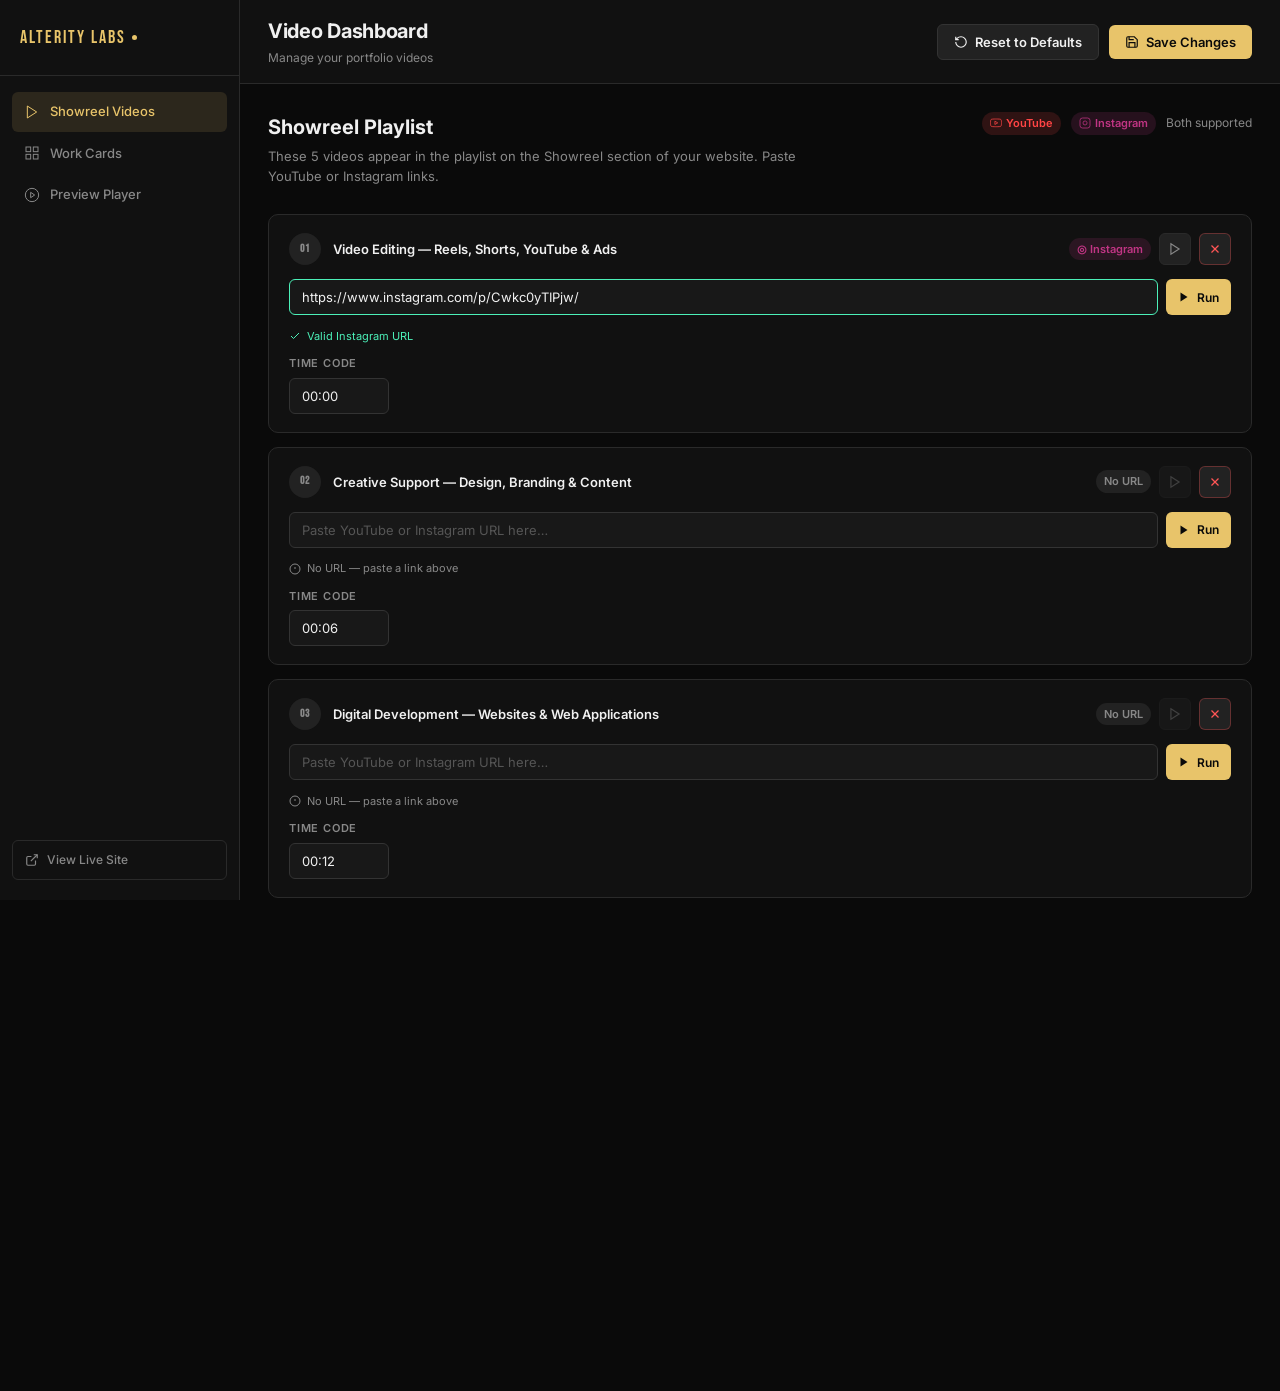
==== dashboard.html @ c1020c3c "refactor(showreel): update showreel source to youtube Replace the placeholder Instagram reel URL wit" ====
<!DOCTYPE html>
<html lang="en">
<head>
  <meta charset="UTF-8" />
  <meta name="viewport" content="width=device-width, initial-scale=1.0" />
  <title>Video Dashboard — Alterity Labs</title>
  <link rel="stylesheet" href="css/dashboard.css" />
  <link rel="preconnect" href="https://fonts.googleapis.com" />
  <link rel="preconnect" href="https://fonts.gstatic.com" crossorigin />
  <link href="https://fonts.googleapis.com/css2?family=Bebas+Neue&family=Inter:wght@300;400;500;600;700&family=Space+Grotesk:wght@300;400;500;600;700&display=swap" rel="stylesheet" />
</head>
<body>

  <!-- ══════════════════════════════════════════
       SIDEBAR
  ═══════════════════════════════════════════ -->
  <aside class="db-sidebar" id="dbSidebar">
    <div class="db-logo">
      <span class="db-logo-text">ALTERITY LABS</span>
      <span class="db-logo-dot"></span>
    </div>
    <nav class="db-nav">
      <a href="#showreel" class="db-nav-link active" data-tab="showreel">
        <svg viewBox="0 0 24 24" fill="none" stroke="currentColor" stroke-width="1.5">
          <polygon points="5 3 19 12 5 21 5 3"/>
        </svg>
        Showreel Videos
      </a>
      <a href="#projects" class="db-nav-link" data-tab="projects">
        <svg viewBox="0 0 24 24" fill="none" stroke="currentColor" stroke-width="1.5">
          <rect x="3" y="3" width="7" height="7"/><rect x="14" y="3" width="7" height="7"/>
          <rect x="14" y="14" width="7" height="7"/><rect x="3" y="14" width="7" height="7"/>
        </svg>
        Work Cards
      </a>
      <a href="#preview" class="db-nav-link" data-tab="preview">
        <svg viewBox="0 0 24 24" fill="none" stroke="currentColor" stroke-width="1.5">
          <circle cx="12" cy="12" r="10"/>
          <polygon points="10 8 16 12 10 16 10 8"/>
        </svg>
        Preview Player
      </a>
    </nav>
    <a href="index.html" class="db-site-link" target="_blank">
      <svg viewBox="0 0 24 24" fill="none" stroke="currentColor" stroke-width="2">
        <path d="M18 13v6a2 2 0 01-2 2H5a2 2 0 01-2-2V8a2 2 0 012-2h6"/>
        <polyline points="15 3 21 3 21 9"/><line x1="10" y1="14" x2="21" y2="3"/>
      </svg>
      View Live Site
    </a>
  </aside>

  <!-- ══════════════════════════════════════════
       MAIN CONTENT
  ═══════════════════════════════════════════ -->
  <main class="db-main">

    <!-- ── TOPBAR ── -->
    <header class="db-topbar">
      <button class="db-burger" id="dbBurger" aria-label="Toggle Sidebar">
        <span></span><span></span><span></span>
      </button>
      <div class="db-topbar-title">
        <h1>Video Dashboard</h1>
        <span class="db-topbar-sub">Manage your portfolio videos</span>
      </div>
      <div class="db-topbar-actions">
        <button class="db-btn db-btn-secondary" id="dbResetBtn">
          <svg viewBox="0 0 24 24" fill="none" stroke="currentColor" stroke-width="2">
            <path d="M3 12a9 9 0 109-9 9.75 9.75 0 00-6.74 2.74L3 8"/>
            <path d="M3 3v5h5"/>
          </svg>
          Reset to Defaults
        </button>
        <button class="db-btn db-btn-primary" id="dbSaveBtn">
          <svg viewBox="0 0 24 24" fill="none" stroke="currentColor" stroke-width="2">
            <path d="M19 21H5a2 2 0 01-2-2V5a2 2 0 012-2h11l5 5v11a2 2 0 01-2 2z"/>
            <polyline points="17 21 17 13 7 13 7 21"/>
            <polyline points="7 3 7 8 15 8"/>
          </svg>
          Save Changes
        </button>
      </div>
    </header>

    <!-- ── TOAST NOTIFICATION ── -->
    <div class="db-toast" id="dbToast">
      <svg viewBox="0 0 24 24" fill="none" stroke="currentColor" stroke-width="2">
        <polyline points="20 6 9 17 4 12"/>
      </svg>
      <span id="dbToastMsg">Changes saved!</span>
    </div>

    <!-- ══════════════════════════════════
         TAB: SHOWREEL VIDEOS
    ══════════════════════════════════ -->
    <section class="db-tab active" id="tab-showreel">
      <div class="db-section-header">
        <div>
          <h2>Showreel Playlist</h2>
          <p>These 5 videos appear in the playlist on the Showreel section of your website. Paste YouTube or Instagram links.</p>
        </div>
        <div class="db-url-legend">
          <span class="db-badge db-badge-yt">
            <svg viewBox="0 0 24 24" fill="none" stroke="currentColor" stroke-width="1.5" style="width:12px;height:12px">
              <path d="M22.54 6.42a2.78 2.78 0 00-1.95-1.96C18.88 4 12 4 12 4s-6.88 0-8.59.46A2.78 2.78 0 001.46 6.42C1 8.14 1 11.72 1 11.72s0 3.58.46 5.3a2.78 2.78 0 001.95 1.96C5.12 19.44 12 19.44 12 19.44s6.88 0 8.59-.46a2.78 2.78 0 001.95-1.96C23 15.3 23 11.72 23 11.72s0-3.58-.46-5.3z"/>
              <polygon points="9.75 15.02 15.5 11.72 9.75 8.42 9.75 15.02"/>
            </svg>
            YouTube
          </span>
          <span class="db-badge db-badge-ig">
            <svg viewBox="0 0 24 24" fill="none" stroke="currentColor" stroke-width="1.5" style="width:12px;height:12px">
              <rect x="2" y="2" width="20" height="20" rx="5"/>
              <path d="M16 11.37A4 4 0 1112.63 8 4 4 0 0116 11.37z"/>
            </svg>
            Instagram
          </span>
          <span style="font-size:12px;color:var(--db-muted)">Both supported</span>
        </div>
      </div>

      <div class="db-video-list" id="showreelList">
        <!-- Items injected by JS -->
      </div>
    </section>

    <!-- ══════════════════════════════════
         TAB: WORK CARDS
    ══════════════════════════════════ -->
    <section class="db-tab" id="tab-projects">
      <div class="db-section-header">
        <div>
          <h2>Work Cards</h2>
          <p>Each card has two URLs: a <strong>Preview URL</strong> (plays silently as the card background) and a <strong>Post URL</strong> (opens in popup when "View Project" is clicked).</p>
        </div>
      </div>

      <div class="db-cards-grid" id="projectsList">
        <!-- Items injected by JS -->
      </div>
    </section>

    <!-- ══════════════════════════════════
         TAB: PREVIEW PLAYER
    ══════════════════════════════════ -->
    <section class="db-tab" id="tab-preview">
      <div class="db-section-header">
        <div>
          <h2>Preview Player</h2>
          <p>Paste any YouTube or Instagram URL here and click Run to preview it instantly.</p>
        </div>
      </div>

      <div class="db-preview-layout">
        <!-- Controls -->
        <div class="db-preview-controls">
          <div class="db-preview-input-row">
            <div class="db-field-wrap">
              <label class="db-label">Video URL</label>
              <div class="db-input-action">
                <input
                  type="url"
                  id="previewUrl"
                  class="db-input db-input-large"
                  placeholder="https://www.youtube.com/watch?v=... or https://www.instagram.com/reel/..."
                />
                <button class="db-btn db-btn-primary db-btn-run" id="previewRunBtn">
                  <svg viewBox="0 0 24 24" fill="currentColor" style="width:16px;height:16px">
                    <polygon points="5 3 19 12 5 21 5 3"/>
                  </svg>
                  Run
                </button>
              </div>
            </div>
          </div>

          <div class="db-quick-urls">
            <span class="db-quick-label">Quick examples:</span>
            <button class="db-quick-btn" data-url="https://www.youtube.com/watch?v=dQw4w9WgXcQ">YouTube example</button>
            <button class="db-quick-btn" data-url="https://www.instagram.com/p/Cwkc0yTIPjw/">Instagram post</button>
          </div>

          <div class="db-preview-url-info" id="previewUrlInfo" style="display:none">
            <div class="db-url-badge" id="previewUrlBadge"></div>
            <span id="previewUrlDisplay"></span>
          </div>

          <div class="db-preview-use-row" id="previewUseRow" style="display:none">
            <span class="db-label" style="font-size:12px;margin-bottom:8px;display:block">Use this URL in:</span>
            <div class="db-preview-use-btns">
              <button class="db-btn db-btn-sm db-btn-secondary" id="previewUseShowreel">+ Add to Showreel</button>
              <div class="db-preview-use-card">
                <select class="db-select db-select-sm" id="previewUseCardSelect">
                  <option value="">Select card slot…</option>
                  <option value="card-1">Card 1</option>
                  <option value="card-2">Card 2</option>
                  <option value="card-3">Card 3</option>
                  <option value="card-4">Card 4</option>
                  <option value="card-5">Card 5</option>
                  <option value="card-6">Card 6</option>
                </select>
                <button class="db-btn db-btn-sm db-btn-secondary" id="previewUseCardBtn">+ Add to Card</button>
              </div>
            </div>
          </div>
        </div>

        <!-- Player frame -->
        <div class="db-preview-player-wrap">
          <div class="db-preview-player" id="previewPlayer">
            <div class="db-preview-placeholder" id="previewPlaceholder">
              <svg viewBox="0 0 24 24" fill="none" stroke="currentColor" stroke-width="1">
                <circle cx="12" cy="12" r="10"/>
                <polygon points="10 8 16 12 10 16 10 8"/>
              </svg>
              <p>Enter a URL above and click <strong>Run</strong></p>
            </div>
            <div class="db-preview-loader" id="previewLoader" style="display:none">
              <div class="db-spinner"></div>
              <span>Loading video…</span>
            </div>
            <iframe
              id="previewIframe"
              class="db-preview-iframe"
              src=""
              frameborder="0"
              scrolling="no"
              allowtransparency="true"
              allowfullscreen="true"
              allow="autoplay; encrypted-media; picture-in-picture"
              style="display:none"
            ></iframe>
          </div>
          <div class="db-preview-player-label" id="previewPlayerLabel"></div>
        </div>
      </div>
    </section>

  </main>

  <script src="js/dashboard.js"></script>
</body>
</html>
---- css/dashboard.css ----
/* ══════════════════════════════════════════════════════
   Alterity Labs — Video Dashboard Styles
═══════════════════════════════════════════════════════ */

/* ── RESET & BASE ─────────────────────────────────── */
*, *::before, *::after { box-sizing: border-box; margin: 0; padding: 0; }

:root {
  --db-bg:        #0a0a0a;
  --db-surface:   #111111;
  --db-surface2:  #181818;
  --db-surface3:  #222222;
  --db-border:    #2a2a2a;
  --db-border2:   #333333;
  --db-accent:    #e8c46a;
  --db-accent2:   #d4a843;
  --db-text:      #f0f0f0;
  --db-muted:     #888888;
  --db-muted2:    #555555;
  --db-green:     #4cf0b8;
  --db-red:       #ff5555;
  --db-yt:        #ff4444;
  --db-ig:        #c13584;
  --db-sidebar-w: 240px;
  --db-radius:    10px;
  --db-radius-sm: 6px;
  --db-transition: 0.22s cubic-bezier(0.16, 1, 0.3, 1);
}

html, body {
  height: 100%;
  background: var(--db-bg);
  color: var(--db-text);
  font-family: 'Inter', 'Space Grotesk', sans-serif;
  font-size: 14px;
  line-height: 1.5;
  overflow-x: hidden;
}

a { color: inherit; text-decoration: none; }
button { cursor: pointer; font-family: inherit; border: none; background: none; }
input, select, textarea { font-family: inherit; }
svg { display: block; flex-shrink: 0; }

/* ── LAYOUT ────────────────────────────────────────── */
.db-sidebar {
  position: fixed;
  top: 0; left: 0;
  width: var(--db-sidebar-w);
  height: 100vh;
  background: var(--db-surface);
  border-right: 1px solid var(--db-border);
  display: flex;
  flex-direction: column;
  padding: 24px 0 20px;
  z-index: 100;
  transition: transform var(--db-transition);
}

.db-main {
  margin-left: var(--db-sidebar-w);
  min-height: 100vh;
  display: flex;
  flex-direction: column;
}

/* ── SIDEBAR LOGO ──────────────────────────────────── */
.db-logo {
  display: flex;
  align-items: center;
  gap: 6px;
  padding: 0 20px 24px;
  border-bottom: 1px solid var(--db-border);
  margin-bottom: 16px;
}

.db-logo-text {
  font-family: 'Bebas Neue', sans-serif;
  font-size: 18px;
  letter-spacing: 2px;
  color: var(--db-accent);
}

.db-logo-dot {
  width: 5px;
  height: 5px;
  background: var(--db-accent);
  border-radius: 50%;
  flex-shrink: 0;
}

/* ── SIDEBAR NAV ───────────────────────────────────── */
.db-nav {
  flex: 1;
  display: flex;
  flex-direction: column;
  gap: 2px;
  padding: 0 12px;
}

.db-nav-link {
  display: flex;
  align-items: center;
  gap: 10px;
  padding: 10px 12px;
  border-radius: var(--db-radius-sm);
  color: var(--db-muted);
  font-size: 13px;
  font-weight: 500;
  transition: background var(--db-transition), color var(--db-transition);
}

.db-nav-link svg { width: 16px; height: 16px; }

.db-nav-link:hover {
  background: var(--db-surface2);
  color: var(--db-text);
}

.db-nav-link.active {
  background: rgba(232, 196, 106, 0.12);
  color: var(--db-accent);
}

.db-site-link {
  display: flex;
  align-items: center;
  gap: 8px;
  margin: 0 12px;
  padding: 10px 12px;
  border-radius: var(--db-radius-sm);
  border: 1px solid var(--db-border);
  color: var(--db-muted);
  font-size: 12px;
  font-weight: 500;
  transition: border-color var(--db-transition), color var(--db-transition);
}

.db-site-link svg { width: 14px; height: 14px; }
.db-site-link:hover { border-color: var(--db-accent); color: var(--db-accent); }

/* ── TOPBAR ────────────────────────────────────────── */
.db-topbar {
  display: flex;
  align-items: center;
  gap: 16px;
  padding: 16px 28px;
  border-bottom: 1px solid var(--db-border);
  background: var(--db-surface);
  position: sticky;
  top: 0;
  z-index: 50;
}

.db-burger {
  display: none;
  flex-direction: column;
  gap: 4px;
  padding: 6px;
  border-radius: 6px;
  background: var(--db-surface2);
}

.db-burger span {
  display: block;
  width: 18px;
  height: 2px;
  background: var(--db-text);
  border-radius: 2px;
  transition: var(--db-transition);
}

.db-topbar-title { flex: 1; }
.db-topbar-title h1 { font-size: 20px; font-weight: 700; letter-spacing: -0.3px; }
.db-topbar-sub { font-size: 12px; color: var(--db-muted); }

.db-topbar-actions {
  display: flex;
  align-items: center;
  gap: 10px;
}

/* ── BUTTONS ───────────────────────────────────────── */
.db-btn {
  display: inline-flex;
  align-items: center;
  gap: 7px;
  padding: 9px 16px;
  border-radius: var(--db-radius-sm);
  font-size: 13px;
  font-weight: 600;
  transition: background var(--db-transition), color var(--db-transition), border-color var(--db-transition), opacity var(--db-transition);
}

.db-btn svg { width: 14px; height: 14px; }

.db-btn-primary {
  background: var(--db-accent);
  color: #0a0a0a;
}
.db-btn-primary:hover { background: var(--db-accent2); }

.db-btn-secondary {
  background: var(--db-surface3);
  color: var(--db-text);
  border: 1px solid var(--db-border2);
}
.db-btn-secondary:hover { border-color: var(--db-accent); color: var(--db-accent); }

.db-btn-danger {
  background: rgba(255, 85, 85, 0.12);
  color: var(--db-red);
  border: 1px solid rgba(255, 85, 85, 0.25);
}
.db-btn-danger:hover { background: rgba(255, 85, 85, 0.22); }

.db-btn-ghost {
  background: transparent;
  color: var(--db-muted);
  border: 1px solid var(--db-border);
  padding: 7px 10px;
}
.db-btn-ghost:hover { color: var(--db-text); border-color: var(--db-border2); }

.db-btn-sm { padding: 6px 12px; font-size: 12px; }

.db-btn-icon {
  width: 32px;
  height: 32px;
  padding: 0;
  display: flex;
  align-items: center;
  justify-content: center;
  background: var(--db-surface3);
  border: 1px solid var(--db-border);
  border-radius: var(--db-radius-sm);
  color: var(--db-muted);
}
.db-btn-icon svg { width: 14px; height: 14px; }
.db-btn-icon:hover { color: var(--db-text); border-color: var(--db-border2); }

.db-btn-icon-danger {
  color: var(--db-red);
  border-color: rgba(255, 85, 85, 0.3);
}
.db-btn-icon-danger:hover { background: rgba(255, 85, 85, 0.12); }

/* ── TOAST ─────────────────────────────────────────── */
.db-toast {
  position: fixed;
  bottom: 28px;
  right: 28px;
  display: flex;
  align-items: center;
  gap: 10px;
  padding: 12px 18px;
  background: var(--db-green);
  color: #0a0a0a;
  border-radius: var(--db-radius);
  font-size: 13px;
  font-weight: 600;
  box-shadow: 0 8px 30px rgba(76, 240, 184, 0.35);
  transform: translateY(80px);
  opacity: 0;
  transition: transform 0.35s cubic-bezier(0.16,1,0.3,1), opacity 0.3s ease;
  z-index: 9999;
  pointer-events: none;
}

.db-toast.visible {
  transform: translateY(0);
  opacity: 1;
}

.db-toast svg { width: 16px; height: 16px; }

.db-toast.error-toast {
  background: var(--db-red);
  box-shadow: 0 8px 30px rgba(255, 85, 85, 0.35);
}

/* ── TABS ──────────────────────────────────────────── */
.db-tab {
  display: none;
  padding: 28px;
  flex: 1;
}

.db-tab.active { display: block; }

/* ── SECTION HEADER ────────────────────────────────── */
.db-section-header {
  display: flex;
  align-items: flex-start;
  justify-content: space-between;
  gap: 16px;
  margin-bottom: 28px;
  flex-wrap: wrap;
}

.db-section-header h2 {
  font-size: 20px;
  font-weight: 700;
  margin-bottom: 5px;
}

.db-section-header p {
  font-size: 13px;
  color: var(--db-muted);
  max-width: 560px;
}

.db-section-header strong { color: var(--db-accent); }

.db-url-legend {
  display: flex;
  align-items: center;
  gap: 10px;
  flex-shrink: 0;
}

/* ── BADGES ─────────────────────────────────────────── */
.db-badge {
  display: inline-flex;
  align-items: center;
  gap: 4px;
  padding: 3px 8px;
  border-radius: 20px;
  font-size: 11px;
  font-weight: 600;
}

.db-badge-yt  { background: rgba(255,68,68,0.15);  color: var(--db-yt); }
.db-badge-ig  { background: rgba(193,53,132,0.15); color: var(--db-ig); }
.db-badge-ok  { background: rgba(76,240,184,0.15); color: var(--db-green); }
.db-badge-empty { background: rgba(255,255,255,0.07); color: var(--db-muted); }

/* ── FORM ELEMENTS ──────────────────────────────────── */
.db-field-wrap { display: flex; flex-direction: column; gap: 6px; width: 100%; }

.db-label {
  font-size: 11px;
  font-weight: 600;
  text-transform: uppercase;
  letter-spacing: 0.8px;
  color: var(--db-muted);
}

.db-input {
  width: 100%;
  background: var(--db-surface2);
  border: 1px solid var(--db-border2);
  border-radius: var(--db-radius-sm);
  color: var(--db-text);
  padding: 9px 12px;
  font-size: 13px;
  outline: none;
  transition: border-color var(--db-transition), box-shadow var(--db-transition);
}

.db-input::placeholder { color: var(--db-muted2); }
.db-input:focus { border-color: var(--db-accent); box-shadow: 0 0 0 3px rgba(232,196,106,0.12); }

.db-input-large {
  padding: 11px 14px;
  font-size: 14px;
}

.db-input.valid   { border-color: var(--db-green); }
.db-input.invalid { border-color: var(--db-red); }

.db-select {
  width: 100%;
  background: var(--db-surface2);
  border: 1px solid var(--db-border2);
  border-radius: var(--db-radius-sm);
  color: var(--db-text);
  padding: 9px 12px;
  font-size: 13px;
  outline: none;
  cursor: pointer;
  appearance: none;
  background-image: url("data:image/svg+xml,%3Csvg xmlns='http://www.w3.org/2000/svg' viewBox='0 0 24 24' fill='none' stroke='%23888' stroke-width='2'%3E%3Cpolyline points='6 9 12 15 18 9'/%3E%3C/svg%3E");
  background-repeat: no-repeat;
  background-position: right 10px center;
  background-size: 14px;
  padding-right: 32px;
}

.db-select-sm { padding: 6px 10px; font-size: 12px; }
.db-select:focus { border-color: var(--db-accent); outline: none; box-shadow: 0 0 0 3px rgba(232,196,106,0.12); }

/* ── SHOWREEL LIST ──────────────────────────────────── */
.db-video-list {
  display: flex;
  flex-direction: column;
  gap: 14px;
}

.db-video-item {
  background: var(--db-surface);
  border: 1px solid var(--db-border);
  border-radius: var(--db-radius);
  padding: 18px 20px;
  transition: border-color var(--db-transition);
}

.db-video-item:hover { border-color: var(--db-border2); }

.db-video-item-header {
  display: flex;
  align-items: center;
  gap: 12px;
  margin-bottom: 14px;
}

.db-item-num {
  width: 32px;
  height: 32px;
  display: flex;
  align-items: center;
  justify-content: center;
  background: var(--db-surface3);
  border-radius: 50%;
  font-size: 11px;
  font-weight: 700;
  color: var(--db-muted);
  font-family: 'Bebas Neue', sans-serif;
  letter-spacing: 1px;
  flex-shrink: 0;
}

.db-item-title {
  flex: 1;
  font-size: 13px;
  font-weight: 600;
  color: var(--db-text);
}

.db-item-actions {
  display: flex;
  align-items: center;
  gap: 8px;
}

.db-video-item-body {
  display: flex;
  gap: 10px;
  align-items: flex-start;
}

.db-video-item-body .db-field-wrap { flex: 1; }

.db-input-action {
  display: flex;
  gap: 8px;
}

.db-input-action .db-input { flex: 1; }

.db-url-status {
  display: flex;
  align-items: center;
  gap: 6px;
  margin-top: 6px;
  min-height: 18px;
  font-size: 11px;
  color: var(--db-muted);
}

.db-url-status.valid   { color: var(--db-green); }
.db-url-status.invalid { color: var(--db-red); }
.db-url-status svg { width: 12px; height: 12px; }

.db-label-row {
  display: flex;
  gap: 10px;
  margin-top: 10px;
}

.db-label-row .db-field-wrap { flex: 1; }

/* ── WORK CARDS GRID ──────────────────────────────── */
.db-cards-grid {
  display: grid;
  grid-template-columns: repeat(auto-fill, minmax(420px, 1fr));
  gap: 18px;
}

.db-card-item {
  background: var(--db-surface);
  border: 1px solid var(--db-border);
  border-radius: var(--db-radius);
  padding: 20px;
  transition: border-color var(--db-transition);
}

.db-card-item:hover { border-color: var(--db-border2); }

.db-card-item-header {
  display: flex;
  align-items: center;
  gap: 10px;
  margin-bottom: 18px;
  padding-bottom: 14px;
  border-bottom: 1px solid var(--db-border);
}

.db-card-num {
  width: 26px;
  height: 26px;
  display: flex;
  align-items: center;
  justify-content: center;
  background: rgba(232,196,106,0.1);
  border-radius: 6px;
  font-size: 12px;
  font-weight: 700;
  color: var(--db-accent);
  font-family: 'Bebas Neue', sans-serif;
  letter-spacing: 1px;
  flex-shrink: 0;
}

.db-card-title {
  flex: 1;
  font-size: 14px;
  font-weight: 600;
}

.db-card-status {
  font-size: 11px;
}

.db-card-fields { display: flex; flex-direction: column; gap: 14px; }

.db-field-group {
  display: flex;
  flex-direction: column;
  gap: 6px;
}

.db-field-label-row {
  display: flex;
  align-items: center;
  justify-content: space-between;
  margin-bottom: 2px;
}

.db-field-hint {
  font-size: 10px;
  color: var(--db-muted2);
  font-style: italic;
}

/* ── PREVIEW PLAYER ─────────────────────────────────── */
.db-preview-layout {
  display: grid;
  grid-template-columns: 1fr 1fr;
  gap: 28px;
  align-items: start;
}

@media (max-width: 900px) {
  .db-preview-layout { grid-template-columns: 1fr; }
}

.db-preview-controls {
  display: flex;
  flex-direction: column;
  gap: 18px;
}

.db-preview-input-row { width: 100%; }

.db-btn-run {
  flex-shrink: 0;
  padding: 11px 20px;
}

.db-quick-urls {
  display: flex;
  align-items: center;
  gap: 8px;
  flex-wrap: wrap;
}

.db-quick-label {
  font-size: 11px;
  color: var(--db-muted);
  font-weight: 600;
}

.db-quick-btn {
  padding: 4px 10px;
  border-radius: 20px;
  border: 1px solid var(--db-border2);
  background: var(--db-surface2);
  color: var(--db-muted);
  font-size: 11px;
  font-family: inherit;
  cursor: pointer;
  transition: border-color var(--db-transition), color var(--db-transition);
}

.db-quick-btn:hover { border-color: var(--db-accent); color: var(--db-accent); }

.db-preview-url-info {
  display: flex;
  align-items: center;
  gap: 10px;
  padding: 10px 14px;
  background: var(--db-surface2);
  border: 1px solid var(--db-border);
  border-radius: var(--db-radius-sm);
  font-size: 12px;
  color: var(--db-muted);
  overflow: hidden;
}

#previewUrlDisplay {
  flex: 1;
  overflow: hidden;
  text-overflow: ellipsis;
  white-space: nowrap;
}

.db-url-badge {
  display: inline-flex;
  align-items: center;
  gap: 4px;
  padding: 2px 8px;
  border-radius: 12px;
  font-size: 10px;
  font-weight: 700;
  flex-shrink: 0;
  text-transform: uppercase;
  letter-spacing: 0.5px;
}

.db-url-badge.yt { background: rgba(255,68,68,0.18); color: var(--db-yt); }
.db-url-badge.ig { background: rgba(193,53,132,0.18); color: var(--db-ig); }

.db-preview-use-row {
  background: var(--db-surface2);
  border: 1px solid var(--db-border);
  border-radius: var(--db-radius-sm);
  padding: 14px 16px;
}

.db-preview-use-btns {
  display: flex;
  gap: 10px;
  flex-wrap: wrap;
}

.db-preview-use-card {
  display: flex;
  gap: 6px;
  align-items: center;
}

/* ── PREVIEW PLAYER FRAME ────────────────────────── */
.db-preview-player-wrap {
  display: flex;
  flex-direction: column;
  gap: 12px;
}

.db-preview-player {
  position: relative;
  width: 100%;
  aspect-ratio: 9/16;
  max-height: 600px;
  background: var(--db-surface2);
  border: 1px solid var(--db-border);
  border-radius: var(--db-radius);
  overflow: hidden;
  display: flex;
  align-items: center;
  justify-content: center;
}

.db-preview-player.landscape {
  aspect-ratio: 16/9;
  max-height: none;
}

.db-preview-placeholder {
  display: flex;
  flex-direction: column;
  align-items: center;
  justify-content: center;
  gap: 14px;
  color: var(--db-muted2);
  text-align: center;
  padding: 40px 20px;
}

.db-preview-placeholder svg { width: 56px; height: 56px; opacity: 0.3; }
.db-preview-placeholder p { font-size: 13px; }
.db-preview-placeholder strong { color: var(--db-accent); }

.db-preview-loader {
  display: flex;
  flex-direction: column;
  align-items: center;
  gap: 12px;
  color: var(--db-muted);
  font-size: 12px;
}

.db-spinner {
  width: 30px;
  height: 30px;
  border: 2px solid var(--db-border2);
  border-top-color: var(--db-accent);
  border-radius: 50%;
  animation: dbSpin 0.8s linear infinite;
}

@keyframes dbSpin {
  to { transform: rotate(360deg); }
}

.db-preview-iframe {
  position: absolute;
  inset: 0;
  width: 100%;
  height: 100%;
}

.db-preview-player-label {
  font-size: 12px;
  color: var(--db-muted);
  text-align: center;
  min-height: 18px;
}

/* ── DIVIDER ─────────────────────────────────────── */
.db-divider {
  height: 1px;
  background: var(--db-border);
  margin: 4px 0;
}

/* ── EMPTY STATE ─────────────────────────────────── */
.db-empty {
  text-align: center;
  padding: 48px 20px;
  color: var(--db-muted);
  font-size: 13px;
}

/* ── SCROLLBAR ───────────────────────────────────── */
::-webkit-scrollbar { width: 6px; height: 6px; }
::-webkit-scrollbar-track { background: transparent; }
::-webkit-scrollbar-thumb { background: var(--db-border2); border-radius: 10px; }
::-webkit-scrollbar-thumb:hover { background: var(--db-muted2); }

/* ── RESPONSIVE ──────────────────────────────────── */
@media (max-width: 768px) {
  :root { --db-sidebar-w: 0px; }

  .db-sidebar {
    transform: translateX(-240px);
    width: 240px;
  }

  .db-sidebar.open {
    transform: translateX(0);
  }

  .db-burger { display: flex; }

  .db-main { margin-left: 0; }

  .db-topbar { padding: 12px 16px; }

  .db-tab { padding: 18px 16px; }

  .db-topbar-actions .db-btn span:not(:first-child) { display: none; }

  .db-cards-grid { grid-template-columns: 1fr; }

  .db-section-header { flex-direction: column; }
}

@media (max-width: 480px) {
  .db-topbar-title h1 { font-size: 16px; }
  .db-topbar-sub { display: none; }
  .db-btn { padding: 8px 12px; font-size: 12px; }
}

/* ── OVERLAY for mobile sidebar ──────────────────── */
.db-overlay {
  display: none;
  position: fixed;
  inset: 0;
  background: rgba(0,0,0,0.6);
  z-index: 99;
}

.db-overlay.visible { display: block; }

/* ── CONFIRM DIALOG ──────────────────────────────── */
.db-confirm {
  position: fixed;
  inset: 0;
  display: flex;
  align-items: center;
  justify-content: center;
  background: rgba(0,0,0,0.7);
  z-index: 9999;
  opacity: 0;
  pointer-events: none;
  transition: opacity 0.2s;
}

.db-confirm.visible {
  opacity: 1;
  pointer-events: all;
}

.db-confirm-box {
  background: var(--db-surface);
  border: 1px solid var(--db-border2);
  border-radius: var(--db-radius);
  padding: 28px;
  max-width: 380px;
  width: 90%;
  text-align: center;
}

.db-confirm-box h4 { font-size: 16px; margin-bottom: 8px; }
.db-confirm-box p  { font-size: 13px; color: var(--db-muted); margin-bottom: 20px; }

.db-confirm-actions {
  display: flex;
  gap: 10px;
  justify-content: center;
}
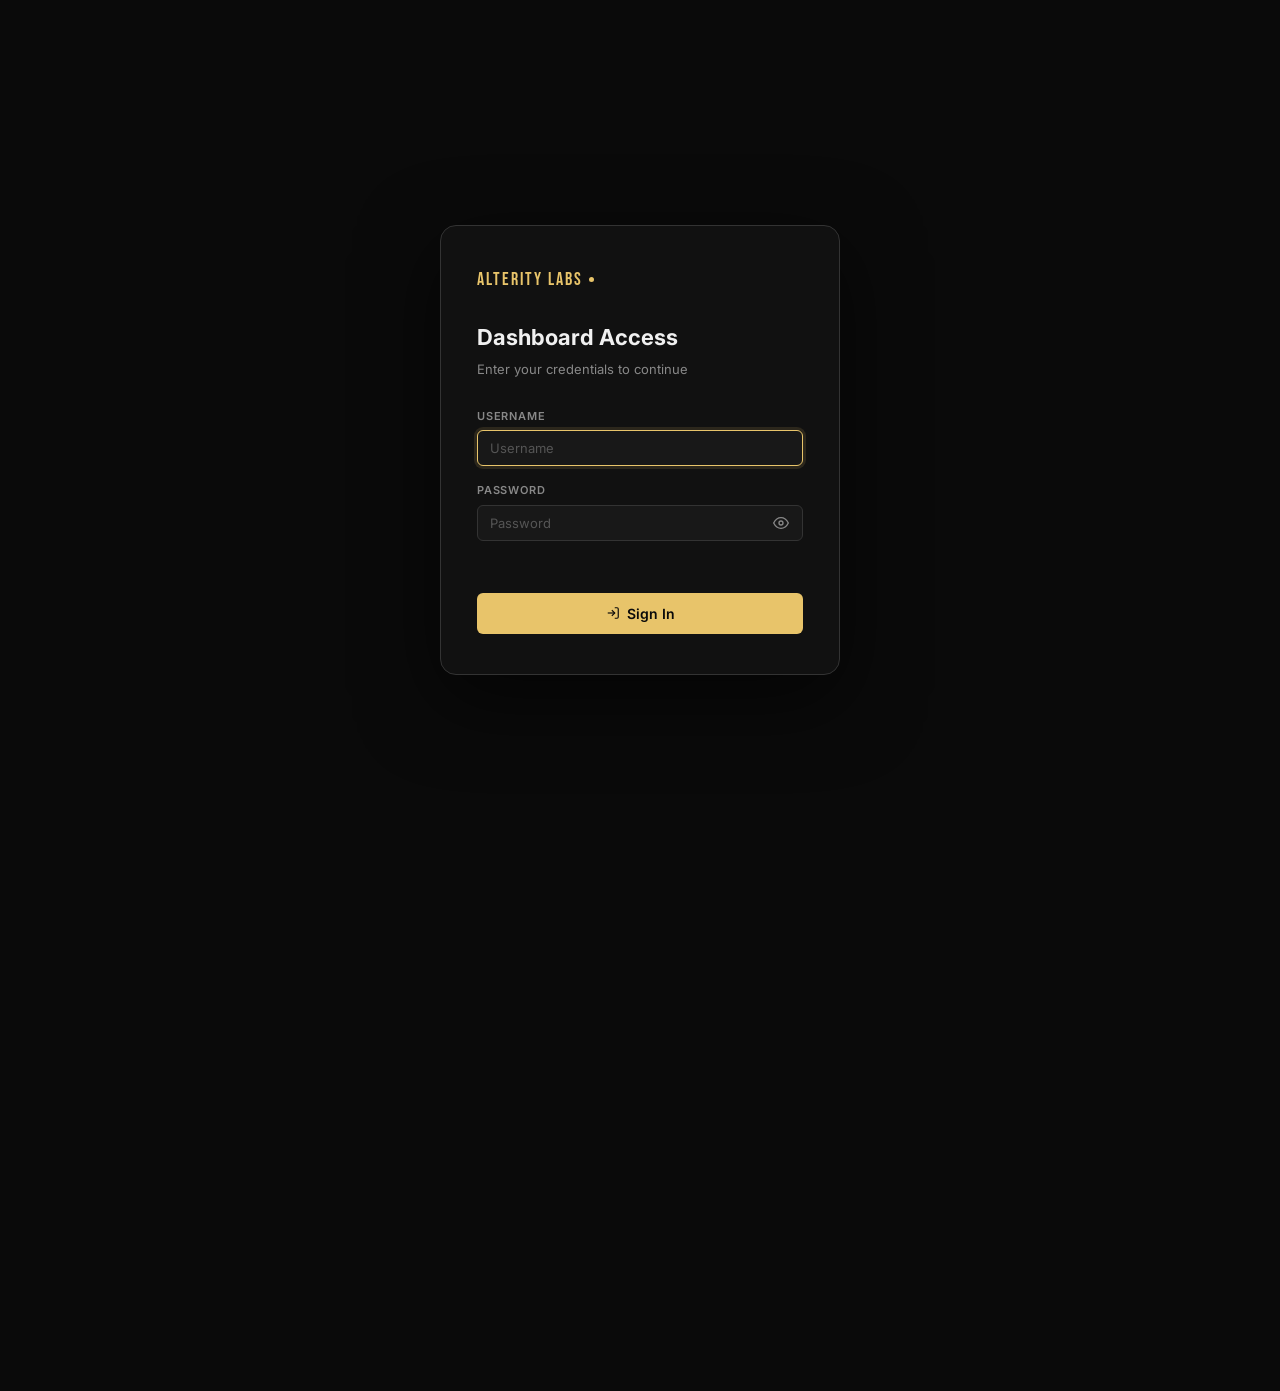
==== commit 212eaaf6: "feat: add password-protected login screen to dashboard" ====
--- a/dashboard.html
+++ b/dashboard.html
@@ -12,6 +12,65 @@
 <body>
 
   <!-- ══════════════════════════════════════════
+       LOGIN SCREEN
+  ═══════════════════════════════════════════ -->
+  <div class="db-login-screen" id="dbLoginScreen">
+    <div class="db-login-box">
+      <div class="db-login-logo">
+        <span class="db-logo-text">ALTERITY LABS</span>
+        <span class="db-logo-dot"></span>
+      </div>
+      <h2 class="db-login-title">Dashboard Access</h2>
+      <p class="db-login-sub">Enter your credentials to continue</p>
+
+      <form class="db-login-form" id="dbLoginForm" autocomplete="off">
+        <div class="db-login-field">
+          <label class="db-label">Username</label>
+          <input
+            type="text"
+            id="dbLoginUser"
+            class="db-input"
+            placeholder="Username"
+            autocomplete="new-password"
+            spellcheck="false"
+          />
+        </div>
+        <div class="db-login-field">
+          <label class="db-label">Password</label>
+          <div class="db-login-pw-wrap">
+            <input
+              type="password"
+              id="dbLoginPass"
+              class="db-input"
+              placeholder="Password"
+              autocomplete="new-password"
+            />
+            <button type="button" class="db-pw-toggle" id="dbPwToggle" aria-label="Show password">
+              <svg id="dbPwEyeShow" viewBox="0 0 24 24" fill="none" stroke="currentColor" stroke-width="2">
+                <path d="M1 12s4-8 11-8 11 8 11 8-4 8-11 8-11-8-11-8z"/>
+                <circle cx="12" cy="12" r="3"/>
+              </svg>
+              <svg id="dbPwEyeHide" viewBox="0 0 24 24" fill="none" stroke="currentColor" stroke-width="2" style="display:none">
+                <path d="M17.94 17.94A10.07 10.07 0 0112 20c-7 0-11-8-11-8a18.45 18.45 0 015.06-5.94M9.9 4.24A9.12 9.12 0 0112 4c7 0 11 8 11 8a18.5 18.5 0 01-2.16 3.19m-6.72-1.07a3 3 0 11-4.24-4.24"/>
+                <line x1="1" y1="1" x2="23" y2="23"/>
+              </svg>
+            </button>
+          </div>
+        </div>
+        <div class="db-login-error" id="dbLoginError"></div>
+        <button type="submit" class="db-btn db-btn-primary db-login-btn" id="dbLoginBtn">
+          <svg viewBox="0 0 24 24" fill="none" stroke="currentColor" stroke-width="2">
+            <path d="M15 3h4a2 2 0 012 2v14a2 2 0 01-2 2h-4"/>
+            <polyline points="10 17 15 12 10 7"/>
+            <line x1="15" y1="12" x2="3" y2="12"/>
+          </svg>
+          Sign In
+        </button>
+      </form>
+    </div>
+  </div>
+
+  <!-- ══════════════════════════════════════════
        SIDEBAR
   ═══════════════════════════════════════════ -->
   <aside class="db-sidebar" id="dbSidebar">
@@ -41,13 +100,23 @@
         Preview Player
       </a>
     </nav>
-    <a href="index.html" class="db-site-link" target="_blank">
-      <svg viewBox="0 0 24 24" fill="none" stroke="currentColor" stroke-width="2">
-        <path d="M18 13v6a2 2 0 01-2 2H5a2 2 0 01-2-2V8a2 2 0 012-2h6"/>
-        <polyline points="15 3 21 3 21 9"/><line x1="10" y1="14" x2="21" y2="3"/>
-      </svg>
-      View Live Site
-    </a>
+    <div class="db-sidebar-bottom">
+      <a href="index.html" class="db-site-link" target="_blank">
+        <svg viewBox="0 0 24 24" fill="none" stroke="currentColor" stroke-width="2">
+          <path d="M18 13v6a2 2 0 01-2 2H5a2 2 0 01-2-2V8a2 2 0 012-2h6"/>
+          <polyline points="15 3 21 3 21 9"/><line x1="10" y1="14" x2="21" y2="3"/>
+        </svg>
+        View Live Site
+      </a>
+      <button class="db-logout-btn" id="dbLogoutBtn">
+        <svg viewBox="0 0 24 24" fill="none" stroke="currentColor" stroke-width="2">
+          <path d="M9 21H5a2 2 0 01-2-2V5a2 2 0 012-2h4"/>
+          <polyline points="16 17 21 12 16 7"/>
+          <line x1="21" y1="12" x2="9" y2="12"/>
+        </svg>
+        Log Out
+      </button>
+    </div>
   </aside>
 
   <!-- ══════════════════════════════════════════
@@ -152,7 +221,6 @@
       </div>
 
       <div class="db-preview-layout">
-        <!-- Controls -->
         <div class="db-preview-controls">
           <div class="db-preview-input-row">
             <div class="db-field-wrap">
@@ -205,7 +273,6 @@
           </div>
         </div>
 
-        <!-- Player frame -->
         <div class="db-preview-player-wrap">
           <div class="db-preview-player" id="previewPlayer">
             <div class="db-preview-placeholder" id="previewPlaceholder">
@@ -238,6 +305,8 @@
 
   </main>
 
+  <!-- auth-config.js is gitignored — contains hashes only, never plain credentials -->
+  <script src="js/auth-config.js"></script>
   <script src="js/dashboard.js"></script>
 </body>
 </html>
--- a/css/dashboard.css
+++ b/css/dashboard.css
@@ -840,3 +840,133 @@
   gap: 10px;
   justify-content: center;
 }
+
+/* ── LOGIN SCREEN ────────────────────────────────── */
+.db-login-screen {
+  position: fixed;
+  inset: 0;
+  background: var(--db-bg);
+  display: flex;
+  align-items: center;
+  justify-content: center;
+  z-index: 10000;
+  transition: opacity 0.4s ease, visibility 0.4s ease;
+}
+
+.db-login-screen.hidden {
+  opacity: 0;
+  visibility: hidden;
+  pointer-events: none;
+}
+
+.db-login-box {
+  width: 100%;
+  max-width: 400px;
+  background: var(--db-surface);
+  border: 1px solid var(--db-border2);
+  border-radius: 16px;
+  padding: 40px 36px;
+  margin: 16px;
+  box-shadow: 0 24px 80px rgba(0,0,0,0.6);
+}
+
+.db-login-logo {
+  display: flex;
+  align-items: center;
+  gap: 6px;
+  margin-bottom: 28px;
+}
+
+.db-login-title {
+  font-size: 22px;
+  font-weight: 700;
+  margin-bottom: 6px;
+}
+
+.db-login-sub {
+  font-size: 13px;
+  color: var(--db-muted);
+  margin-bottom: 28px;
+}
+
+.db-login-form {
+  display: flex;
+  flex-direction: column;
+  gap: 16px;
+}
+
+.db-login-field {
+  display: flex;
+  flex-direction: column;
+  gap: 6px;
+}
+
+.db-login-pw-wrap {
+  position: relative;
+  display: flex;
+  align-items: center;
+}
+
+.db-login-pw-wrap .db-input {
+  padding-right: 42px;
+}
+
+.db-pw-toggle {
+  position: absolute;
+  right: 10px;
+  background: none;
+  border: none;
+  cursor: pointer;
+  color: var(--db-muted);
+  padding: 4px;
+  display: flex;
+  align-items: center;
+  transition: color var(--db-transition);
+}
+
+.db-pw-toggle:hover { color: var(--db-text); }
+.db-pw-toggle svg { width: 16px; height: 16px; }
+
+.db-login-error {
+  font-size: 12px;
+  color: var(--db-red);
+  min-height: 16px;
+  text-align: center;
+  font-weight: 500;
+}
+
+.db-login-btn {
+  width: 100%;
+  justify-content: center;
+  padding: 12px;
+  font-size: 14px;
+  margin-top: 4px;
+}
+
+/* ── SIDEBAR BOTTOM (logout) ─────────────────────── */
+.db-sidebar-bottom {
+  display: flex;
+  flex-direction: column;
+  gap: 6px;
+  padding: 0 12px 4px;
+}
+
+.db-logout-btn {
+  display: flex;
+  align-items: center;
+  gap: 10px;
+  padding: 10px 12px;
+  border-radius: var(--db-radius-sm);
+  border: 1px solid rgba(255,85,85,0.2);
+  background: transparent;
+  color: var(--db-red);
+  font-size: 13px;
+  font-weight: 500;
+  cursor: pointer;
+  font-family: inherit;
+  transition: background var(--db-transition), border-color var(--db-transition);
+  width: 100%;
+}
+
+.db-logout-btn svg { width: 15px; height: 15px; }
+.db-logout-btn:hover { background: rgba(255,85,85,0.1); border-color: rgba(255,85,85,0.5); }
